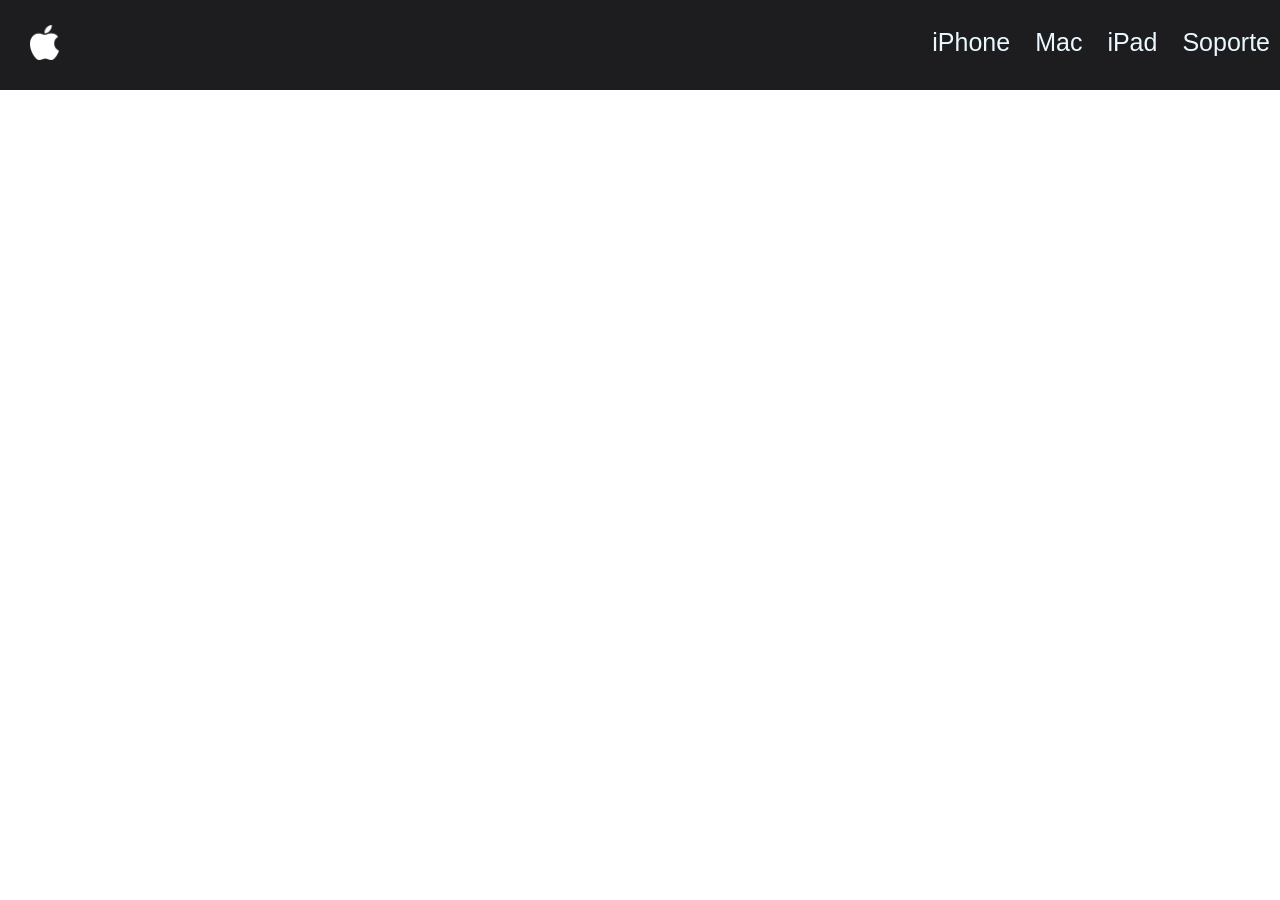
==== iphone.html @ 4ffaf83f "nuevos archivos para una seccion oscura solo de iphones, mejoras en las clases y semantica de los ar" ====
<!doctype html>
<html lang="en">
  <head>
    <title>Apple iPhone</title>
    <link rel="stylesheet" href="style-iphone.css" />
  </head>
  <body>
    <header>
      <div class="logo-container">
        <img src="apple-white.png" alt="Apple logo" class="apple-logo" />
      </div>

      <div class="navbar">
        <a href="https://www.apple.com/la/iphone/">iPhone</a>
        <a href="https://www.apple.com/la/mac/">Mac</a>
        <a href="https://www.apple.com/la/ipad/">iPad</a>
        <a href="https://www.apple.com/la/support/">Soporte</a>
      </div>
    </header>
  </body>
</html>
---- style-iphone.css ----
header {
  display: flex;
  justify-content: space-between;
  align-items: center;
  padding: 10px;
  padding-top: 5px;
  margin: 0px;
  background-color: #1d1d1f;
}

.logo-container {
  display: flex;
  align-items: center;
  gap: 5px;
  height: 75px;
  width: auto;
  margin-left: 20px;
}

.logo-container img {
  height: 35px;
  width: auto;
}

.navbar {
  display: flex;
  gap: 25px;
  text-decoration: none;
  color: black;
  font-family: sans-serif;
  font-size: 25px;
  font-weight: 500;
  margin: 0px;
}

a {
  color: #eaf8ff;
  text-decoration: none;
  font-weight: 500;
}

a:hover {
  text-decoration: underline;
}

body {
    margin: 0px;
}
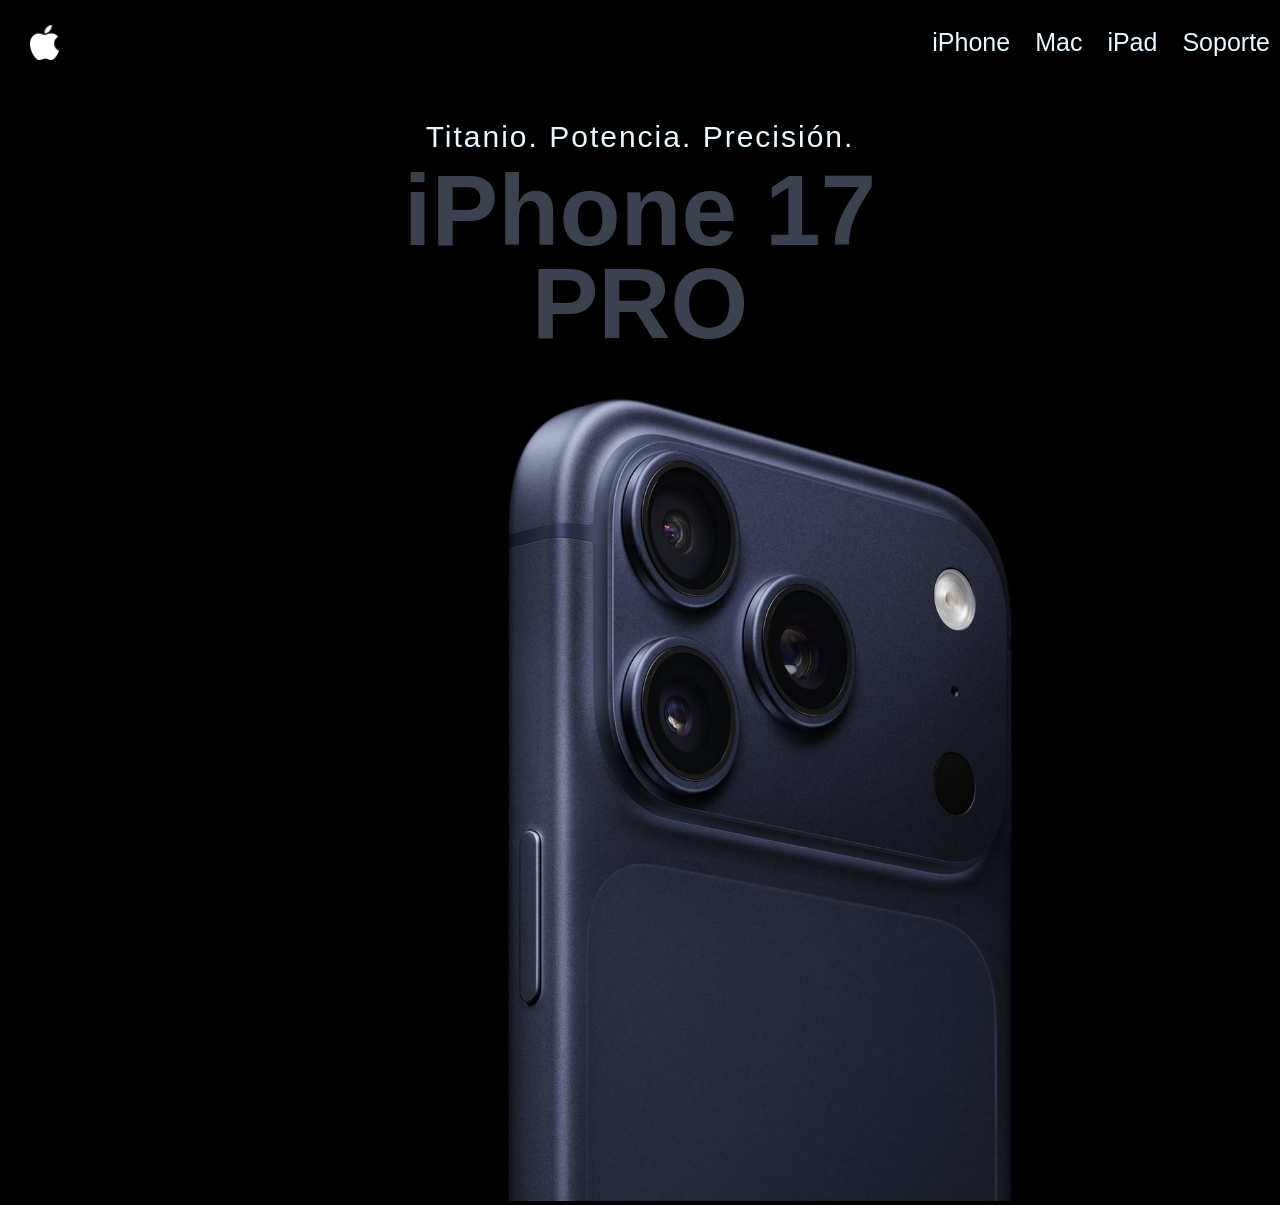
==== commit e543d624: "seccion hero iphone 17 pro" ====
--- a/iphone.html
+++ b/iphone.html
@@ -17,5 +17,13 @@
         <a href="https://www.apple.com/la/support/">Soporte</a>
       </div>
     </header>
+
+    <main>
+      <div class="hero-div">
+        <p class="hero-small-slogan-iphone-17-pro">Titanio. Potencia. Precisión.</p>
+        <h1 class="hero-title-iphone-17-pro"><b>iPhone 17 <br> PRO</b></h1>
+        <img src="iphone-17-pro-dark-blue.jpg" alt="iphone-17-pro-dark-blue" class="hero-img-iphone-17-pro">
+      </div>
+    </main>
   </body>
 </html>
--- a/style-iphone.css
+++ b/style-iphone.css
@@ -5,7 +5,7 @@
   padding: 10px;
   padding-top: 5px;
   margin: 0px;
-  background-color: #1d1d1f;
+  background-color: black;
 }
 
 .logo-container {
@@ -44,5 +44,29 @@
 }
 
 body {
-    margin: 0px;
+  margin: 0px;
+  background-color: black;
+  font-family: sans-serif;
+  text-align: center;
 }
+
+.hero-small-slogan-iphone-17-pro {
+  color: #eaf8ff;
+  font-size: 30px;
+  font-weight: 300;
+  margin-bottom: 10px;
+  letter-spacing: 2px;
+}
+
+.hero-title-iphone-17-pro {
+  color: rgba(120, 130, 160, 0.50);
+  font-size: 100px;
+  margin-top: 5px;
+  margin-bottom: 0px;
+  line-height: 70pt;
+}
+
+.hero-img-iphone-17-pro {
+  height: 850px;
+  width: auto;
+}
